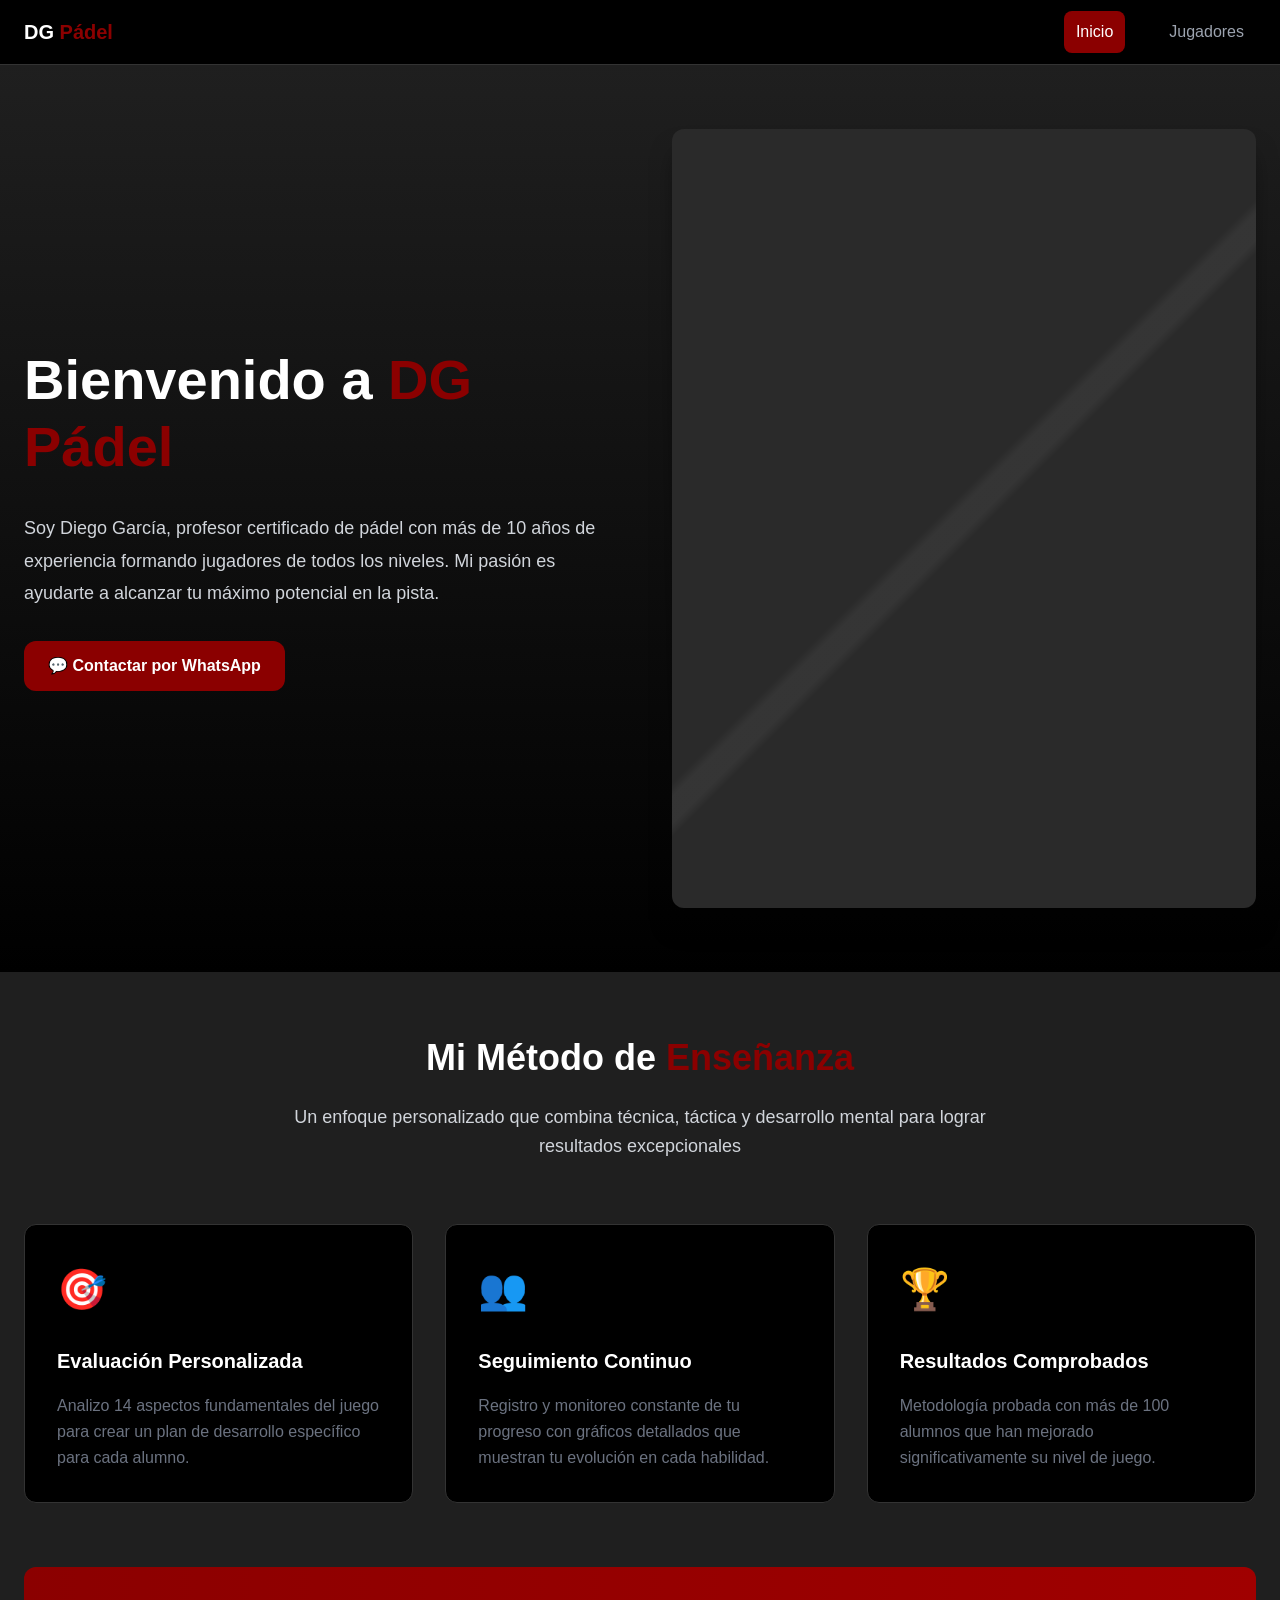
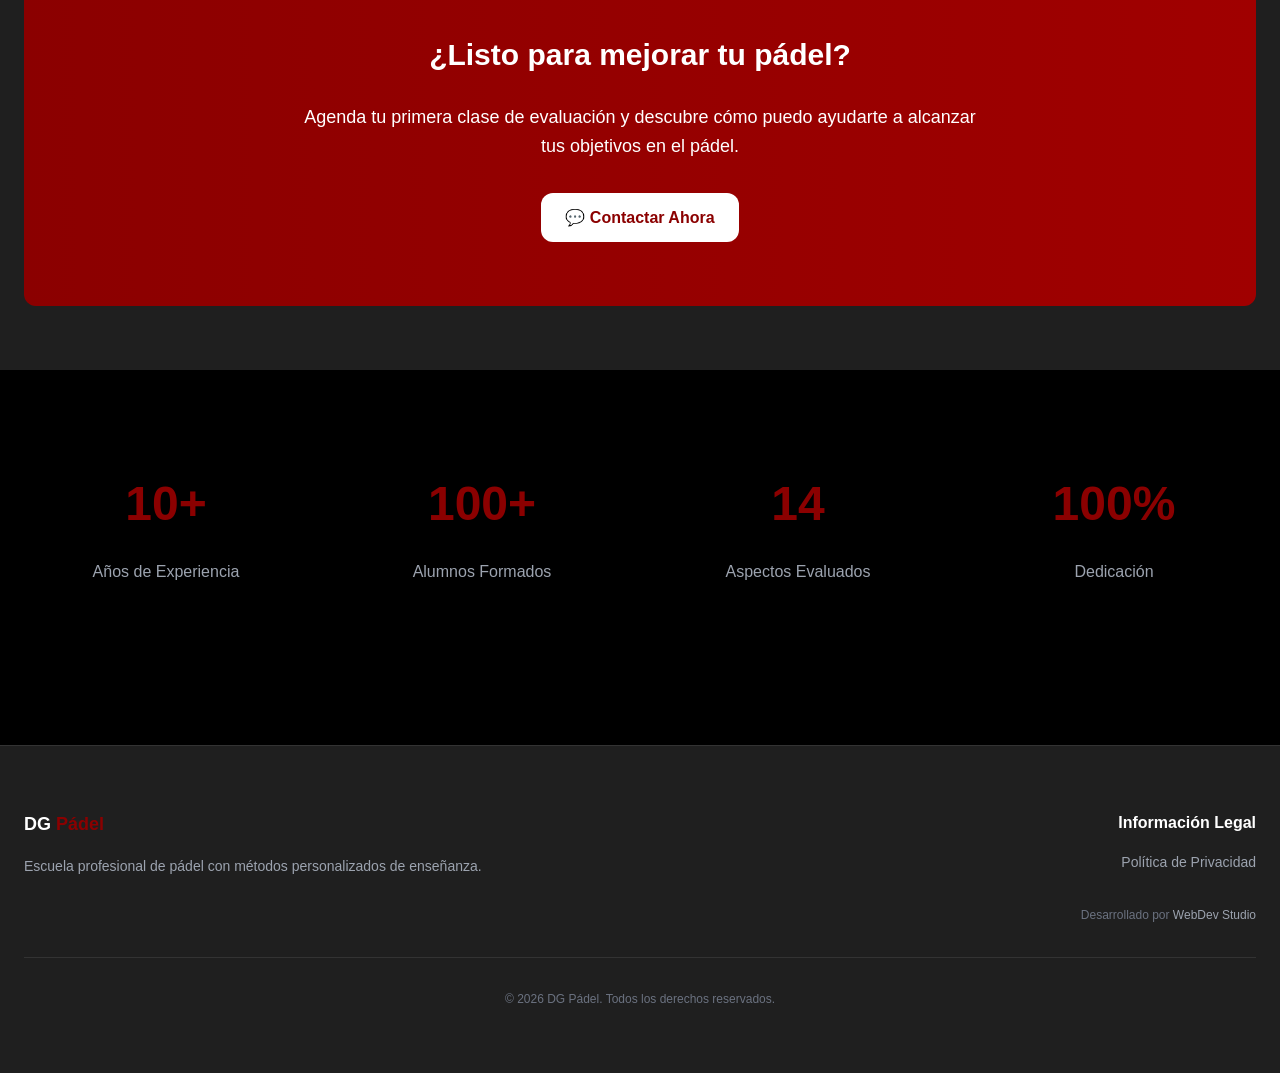
==== index.html @ b71ec410 "Version inicial de las páginas" ====
<!DOCTYPE html>
<html lang="es">
<head>
    <meta charset="UTF-8">
    <meta name="viewport" content="width=device-width, initial-scale=1.0">
    <title>DG Pádel - Escuela Profesional de Pádel</title>
    <link rel="stylesheet" href="css/styles.css">
</head>
<body>
    <!-- NAVBAR -->
    <nav class="navbar">
        <div class="container">
            <div class="navbar-content">
                <div class="navbar-logo">
                    <a href="#home" class="logo">
                        DG <span class="highlight">Pádel</span>
                    </a>
                </div>
                
                <div class="navbar-menu">
                    <a href="index.html" class="nav-link active">Inicio</a>
                    <a href="jugadores.html" class="nav-link">Jugadores</a>
                </div>

                <button class="menu-toggle" id="menuToggle">
                    <span></span>
                    <span></span>
                    <span></span>
                </button>
            </div>
        </div>

        <!-- Mobile Menu -->
        <div class="mobile-menu" id="mobileMenu">
            <a href="index.html" class="mobile-nav-link">Inicio</a>
            <a href="jugadores.html" class="mobile-nav-link">Jugadores</a>
        </div>
    </nav>

    <!-- MAIN CONTENT -->
    <main>
        <!-- HOME SECTION -->
        <section id="home" class="hero">
            <div class="container">
                <div class="hero-content">
                    <div class="hero-text">
                        <h1 class="hero-title">
                            Bienvenido a <span class="highlight">DG Pádel</span>
                        </h1>
                        <p class="hero-description">
                            Soy Diego García, profesor certificado de pádel con más de 10 años de experiencia 
                            formando jugadores de todos los niveles. Mi pasión es ayudarte a alcanzar tu 
                            máximo potencial en la pista.
                        </p>
                        <a href="https://wa.me/5491163576326?text=Hola%20me%20gustaría%20obtener%20más%20información%20sobre%20las%20clases%20de%20pádel" 
                           target="_blank" rel="noopener noreferrer" class="btn btn-primary">
                            💬 Contactar por WhatsApp
                        </a>
                    </div>
                    
                    <div class="hero-image">
                        <div class="image-placeholder"></div>
                    </div>
                </div>
            </div>
        </section>

        <!-- MÉTODO DE ENSEÑANZA -->
        <section class="teaching-method">
            <div class="container">
                <div class="section-header">
                    <h2 class="section-title">
                        Mi Método de <span class="highlight">Enseñanza</span>
                    </h2>
                    <p class="section-subtitle">
                        Un enfoque personalizado que combina técnica, táctica y desarrollo mental 
                        para lograr resultados excepcionales
                    </p>
                </div>

                <div class="cards-grid">
                    <div class="card">
                        <div class="card-icon">🎯</div>
                        <h3 class="card-title">Evaluación Personalizada</h3>
                        <p class="card-description">
                            Analizo 14 aspectos fundamentales del juego para crear un plan de 
                            desarrollo específico para cada alumno.
                        </p>
                    </div>

                    <div class="card">
                        <div class="card-icon">👥</div>
                        <h3 class="card-title">Seguimiento Continuo</h3>
                        <p class="card-description">
                            Registro y monitoreo constante de tu progreso con gráficos detallados 
                            que muestran tu evolución en cada habilidad.
                        </p>
                    </div>

                    <div class="card">
                        <div class="card-icon">🏆</div>
                        <h3 class="card-title">Resultados Comprobados</h3>
                        <p class="card-description">
                            Metodología probada con más de 100 alumnos que han mejorado 
                            significativamente su nivel de juego.
                        </p>
                    </div>
                </div>

                <div class="cta-box">
                    <h3 class="cta-title">¿Listo para mejorar tu pádel?</h3>
                    <p class="cta-description">
                        Agenda tu primera clase de evaluación y descubre cómo puedo ayudarte 
                        a alcanzar tus objetivos en el pádel.
                    </p>
                    <a href="https://wa.me/5491163576326?text=Hola%20me%20gustaría%20agendar%20una%20clase" 
                       target="_blank" rel="noopener noreferrer" class="btn btn-light">
                        💬 Contactar Ahora
                    </a>
                </div>
            </div>
        </section>

        <!-- ESTADÍSTICAS -->
        <section class="stats">
            <div class="container">
                <div class="stats-grid">
                    <div class="stat-item">
                        <div class="stat-number">10+</div>
                        <p class="stat-label">Años de Experiencia</p>
                    </div>
                    <div class="stat-item">
                        <div class="stat-number">100+</div>
                        <p class="stat-label">Alumnos Formados</p>
                    </div>
                    <div class="stat-item">
                        <div class="stat-number">14</div>
                        <p class="stat-label">Aspectos Evaluados</p>
                    </div>
                    <div class="stat-item">
                        <div class="stat-number">100%</div>
                        <p class="stat-label">Dedicación</p>
                    </div>
                </div>
            </div>
        </section>

    </main>

    <!-- FOOTER -->
    <footer class="footer">
        <div class="container">
            <div class="footer-content">
                <div class="footer-section">
                    <h3 class="footer-title">
                        DG <span class="highlight">Pádel</span>
                    </h3>
                    <p class="footer-description">
                        Escuela profesional de pádel con métodos personalizados de enseñanza.
                    </p>
                </div>
                <div class="footer-section footer-right">
                    <h4 class="footer-subtitle">Información Legal</h4>
                    <a href="#" class="footer-link">Política de Privacidad</a>
                    <p class="footer-credit">
                        Desarrollado por <span>WebDev Studio</span>
                    </p>
                </div>
            </div>
            <div class="footer-bottom">
                <p class="footer-copyright">
                    © <span id="year">2024</span> DG Pádel. Todos los derechos reservados.
                </p>
            </div>
        </div>
    </footer>

    <script>
        // Auto-update year in footer
        document.getElementById('year').textContent = new Date().getFullYear();

        // Mobile menu toggle
        const menuToggle = document.getElementById('menuToggle');
        const mobileMenu = document.getElementById('mobileMenu');
        const navLinks = document.querySelectorAll('.nav-link, .mobile-nav-link');

        menuToggle.addEventListener('click', () => {
            mobileMenu.classList.toggle('active');
        });

        navLinks.forEach(link => {
            link.addEventListener('click', () => {
                mobileMenu.classList.remove('active');
                navLinks.forEach(l => l.classList.remove('active'));
                link.classList.add('active');
            });
        });

        // Player selection (placeholder - to be replaced with Google Sheets integration)
        const playerSelect = document.getElementById('playerSelect');
        const playerContent = document.getElementById('playerContent');
        const emptyState = document.getElementById('emptyState');
        const playerNameEl = document.getElementById('playerName');

        playerSelect.addEventListener('change', (e) => {
            if (e.target.value) {
                playerContent.classList.remove('hidden');
                emptyState.classList.add('hidden');
                playerNameEl.textContent = e.target.options[e.target.selectedIndex].text;
            } else {
                playerContent.classList.add('hidden');
                emptyState.classList.remove('hidden');
            }
        });
    </script>
</body>
</html>
---- css/styles.css ----
/* ============================================
   RESET & BASE STYLES
   ============================================ */
* {
    margin: 0;
    padding: 0;
    box-sizing: border-box;
}

:root {
    --primary-color: #8B0000;
    --primary-hover: #a00000;
    --bg-dark: #000000;
    --bg-dark-2: #111111;
    --bg-gray: #1f1f1f;
    --bg-gray-2: #2a2a2a;
    --border-color: #333333;
    --text-primary: #ffffff;
    --text-secondary: #d1d5db;
    --text-muted: #9ca3af;
    --text-dark-muted: #6b7280;
    
    --spacing-xs: 0.5rem;
    --spacing-sm: 1rem;
    --spacing-md: 1.5rem;
    --spacing-lg: 2rem;
    --spacing-xl: 3rem;
    --spacing-2xl: 4rem;
    
    --radius-sm: 0.375rem;
    --radius-md: 0.5rem;
    --radius-lg: 0.75rem;
    
    --transition: all 0.3s ease;
}

html {
    scroll-behavior: smooth;
}

body {
    font-family: -apple-system, BlinkMacSystemFont, 'Segoe UI', Roboto, 'Helvetica Neue', Arial, sans-serif;
    background-color: var(--bg-dark);
    color: var(--text-primary);
    line-height: 1.6;
    font-size: 16px;
}

/* ============================================
   UTILITY CLASSES
   ============================================ */
.container {
    max-width: 1280px;
    margin: 0 auto;
    padding: 0 var(--spacing-md);
}

@media (max-width: 768px) {
    .container {
        padding: 0 var(--spacing-sm);
    }
}

.hidden {
    display: none !important;
}

/* ============================================
   NAVBAR
   ============================================ */
.navbar {
    background-color: var(--bg-dark);
    border-bottom: 1px solid var(--border-color);
    position: sticky;
    top: 0;
    z-index: 1000;
}

.navbar-content {
    display: flex;
    align-items: center;
    justify-content: space-between;
    height: 4rem;
}

.navbar-logo .logo {
    font-weight: bold;
    font-size: 1.25rem;
    color: var(--text-primary);
    text-decoration: none;
    transition: var(--transition);
}

.navbar-logo .logo:hover {
    opacity: 0.8;
}

.navbar-logo .highlight {
    color: var(--primary-color);
}

.navbar-menu {
    display: flex;
    gap: 2rem;
}

.nav-link {
    color: var(--text-muted);
    text-decoration: none;
    padding: 0.5rem 0.75rem;
    border-radius: var(--radius-md);
    transition: var(--transition);
    font-weight: 500;
}

.nav-link:hover {
    background-color: var(--bg-gray);
    color: var(--text-primary);
}

.nav-link.active {
    background-color: var(--primary-color);
    color: var(--text-primary);
}

/* Mobile Menu Button */
.menu-toggle {
    display: none;
    flex-direction: column;
    gap: 0.35rem;
    background: none;
    border: none;
    cursor: pointer;
    padding: 0.5rem;
}

.menu-toggle span {
    width: 24px;
    height: 2px;
    background-color: var(--text-primary);
    border-radius: var(--radius-sm);
    transition: var(--transition);
}

.menu-toggle.active span:nth-child(1) {
    transform: rotate(45deg) translate(10px, 10px);
}

.menu-toggle.active span:nth-child(2) {
    opacity: 0;
}

.menu-toggle.active span:nth-child(3) {
    transform: rotate(-45deg) translate(7px, -7px);
}

/* Mobile Menu */
.mobile-menu {
    display: none;
    background-color: var(--bg-gray);
    padding: var(--spacing-sm);
    max-height: 0;
    overflow: hidden;
    transition: max-height 0.3s ease;
}

.mobile-menu.active {
    display: block;
    max-height: 200px;
}

.mobile-nav-link {
    display: block;
    padding: 0.75rem;
    color: var(--text-muted);
    text-decoration: none;
    border-radius: var(--radius-md);
    transition: var(--transition);
}

.mobile-nav-link:hover {
    background-color: var(--bg-gray-2);
    color: var(--text-primary);
}

.mobile-nav-link.active {
    background-color: var(--primary-color);
    color: var(--text-primary);
}

@media (max-width: 768px) {
    .navbar-menu {
        display: none;
    }

    .menu-toggle {
        display: flex;
    }
}

/* ============================================
   BUTTONS
   ============================================ */
.btn {
    display: inline-flex;
    align-items: center;
    justify-content: center;
    gap: 0.5rem;
    padding: 0.75rem 1.5rem;
    border-radius: var(--radius-lg);
    text-decoration: none;
    font-weight: 600;
    transition: var(--transition);
    border: none;
    cursor: pointer;
    font-size: 1rem;
}

.btn-primary {
    background-color: var(--primary-color);
    color: var(--text-primary);
}

.btn-primary:hover {
    background-color: var(--primary-hover);
    transform: translateY(-2px);
}

.btn-light {
    background-color: var(--text-primary);
    color: var(--primary-color);
    font-weight: bold;
}

.btn-light:hover {
    background-color: var(--text-secondary);
    transform: translateY(-2px);
}

/* ============================================
   HERO SECTION
   ============================================ */
.hero {
    background: linear-gradient(to bottom, var(--bg-gray), var(--bg-dark));
    padding: var(--spacing-2xl) 0;
}

.hero-content {
    display: grid;
    grid-template-columns: 1fr 1fr;
    gap: var(--spacing-2xl);
    align-items: center;
}

.hero-title {
    font-size: clamp(2.5rem, 5vw, 3.5rem);
    font-weight: bold;
    margin-bottom: var(--spacing-lg);
    line-height: 1.2;
}

.hero-title .highlight {
    color: var(--primary-color);
}

.hero-description {
    font-size: 1.125rem;
    color: var(--text-secondary);
    margin-bottom: var(--spacing-lg);
    line-height: 1.8;
}

.hero-image {
    display: flex;
    align-items: center;
    justify-content: center;
}

.image-placeholder {
    width: 100%;
    aspect-ratio: 3 / 4;
    background-color: var(--bg-gray-2);
    border-radius: var(--radius-lg);
    box-shadow: 0 20px 25px -5px rgba(0, 0, 0, 0.5);
    position: relative;
    overflow: hidden;
}

.image-placeholder::after {
    content: '';
    position: absolute;
    inset: 0;
    background: linear-gradient(135deg, transparent 48%, rgba(255, 255, 255, 0.05) 49%, rgba(255, 255, 255, 0.05) 51%, transparent 52%);
}

@media (max-width: 1024px) {
    .hero-content {
        grid-template-columns: 1fr;
        gap: var(--spacing-lg);
    }

    .hero-image {
        order: -1;
    }

    .image-placeholder {
        aspect-ratio: 16 / 9;
        max-width: 500px;
        margin: 0 auto;
    }
}

/* ============================================
   SECTION STYLES
   ============================================ */
.section-header {
    text-align: center;
    margin-bottom: var(--spacing-2xl);
}

.section-title {
    font-size: clamp(1.875rem, 4vw, 2.25rem);
    font-weight: bold;
    margin-bottom: var(--spacing-md);
    line-height: 1.2;
}

.section-title .highlight {
    color: var(--primary-color);
}

.section-subtitle {
    font-size: 1.125rem;
    color: var(--text-secondary);
    max-width: 48rem;
    margin: 0 auto;
}

/* ============================================
   TEACHING METHOD SECTION
   ============================================ */
.teaching-method {
    padding: var(--spacing-2xl) 0;
    background-color: var(--bg-gray);
}

.cards-grid {
    display: grid;
    grid-template-columns: repeat(auto-fit, minmax(280px, 1fr));
    gap: var(--spacing-lg);
    margin-bottom: var(--spacing-2xl);
}

.card {
    background-color: var(--bg-dark);
    border: 1px solid var(--border-color);
    border-radius: var(--radius-lg);
    padding: var(--spacing-lg);
    transition: var(--transition);
}

.card:hover {
    border-color: var(--primary-color);
}

.card-icon {
    font-size: 2.5rem;
    margin-bottom: var(--spacing-md);
}

.card-title {
    font-size: 1.25rem;
    font-weight: bold;
    margin-bottom: var(--spacing-sm);
    color: var(--text-primary);
}

.card-description {
    color: var(--text-dark-muted);
    line-height: 1.6;
}

/* ============================================
   CTA BOX
   ============================================ */
.cta-box {
    background: linear-gradient(to right, var(--primary-color), var(--primary-hover));
    border-radius: var(--radius-lg);
    padding: var(--spacing-2xl);
    text-align: center;
}

.cta-title {
    font-size: clamp(1.5rem, 3vw, 1.875rem);
    font-weight: bold;
    margin-bottom: var(--spacing-md);
}

.cta-description {
    font-size: 1.125rem;
    margin-bottom: var(--spacing-lg);
    max-width: 42rem;
    margin-left: auto;
    margin-right: auto;
    line-height: 1.6;
}

/* ============================================
   STATS SECTION
   ============================================ */
.stats {
    padding: var(--spacing-2xl) 0;
    background-color: var(--bg-dark);
}

.stats-grid {
    display: grid;
    grid-template-columns: repeat(auto-fit, minmax(200px, 1fr));
    gap: var(--spacing-lg);
}

.stat-item {
    text-align: center;
    padding: var(--spacing-lg);
}

.stat-number {
    font-size: clamp(2rem, 5vw, 3rem);
    font-weight: bold;
    color: var(--primary-color);
    margin-bottom: var(--spacing-sm);
}

.stat-label {
    color: var(--text-muted);
    font-size: 1rem;
}

/* ============================================
   PLAYERS SECTION
   ============================================ */
.players-section {
    padding: var(--spacing-2xl) 0;
    background-color: var(--bg-dark);
}

.player-controls {
    display: flex;
    gap: var(--spacing-lg);
    margin-bottom: var(--spacing-2xl);
    align-items: flex-end;
}

.control-group {
    flex: 1;
}

.label {
    display: block;
    font-size: 0.875rem;
    font-weight: 500;
    color: var(--text-secondary);
    margin-bottom: var(--spacing-xs);
}

.select {
    width: 100%;
    padding: 0.75rem 1rem;
    background-color: var(--bg-gray-2);
    color: var(--text-primary);
    border: 1px solid var(--border-color);
    border-radius: var(--radius-md);
    font-size: 1rem;
    transition: var(--transition);
    cursor: pointer;
}

.select:hover,
.select:focus {
    border-color: var(--primary-color);
    outline: none;
    ring: 2px;
    ring-color: var(--primary-color);
    ring-opacity: 0.5;
}

.select option {
    background-color: var(--bg-dark);
    color: var(--text-primary);
}

@media (max-width: 768px) {
    .player-controls {
        flex-direction: column;
        gap: var(--spacing-md);
    }

    .btn {
        width: 100%;
    }
}

/* ============================================
   PLAYER STATS BOX
   ============================================ */
.stats-box {
    background: linear-gradient(to right, var(--primary-color), var(--primary-hover));
    border-radius: var(--radius-lg);
    padding: var(--spacing-lg);
    display: grid;
    grid-template-columns: repeat(auto-fit, minmax(150px, 1fr));
    gap: var(--spacing-lg);
    margin-bottom: var(--spacing-2xl);
    text-align: center;
}

.stat-box-item {
    color: var(--text-primary);
}

.stat-box-value {
    font-size: 2rem;
    font-weight: bold;
    margin-bottom: var(--spacing-xs);
}

.stat-box-label {
    font-size: 0.875rem;
    opacity: 0.9;
}

/* ============================================
   CHARTS & CONTENT
   ============================================ */
.player-content {
    animation: fadeIn 0.3s ease;
}

.player-content.hidden {
    display: none;
}

@keyframes fadeIn {
    from {
        opacity: 0;
        transform: translateY(10px);
    }
    to {
        opacity: 1;
        transform: translateY(0);
    }
}

.chart-box {
    background-color: var(--bg-gray);
    border: 1px solid var(--border-color);
    border-radius: var(--radius-lg);
    padding: var(--spacing-lg);
    margin-bottom: var(--spacing-2xl);
}

.chart-header {
    display: flex;
    align-items: center;
    gap: var(--spacing-md);
    margin-bottom: var(--spacing-lg);
}

.chart-title {
    font-size: 1.5rem;
    font-weight: bold;
    color: var(--text-primary);
    margin: 0;
}

.chart-placeholder {
    background-color: var(--bg-dark);
    border-radius: var(--radius-md);
    padding: var(--spacing-2xl);
    text-align: center;
    color: var(--text-muted);
    font-size: 1.125rem;
    min-height: 300px;
    display: flex;
    align-items: center;
    justify-content: center;
    margin-bottom: var(--spacing-lg);
}

.chart-info {
    background-color: var(--bg-dark);
    border-radius: var(--radius-md);
    padding: var(--spacing-md);
}

.chart-info p {
    margin: 0;
    font-size: 0.875rem;
    color: var(--text-secondary);
}

.chart-info strong {
    color: var(--text-primary);
}

/* ============================================
   SKILLS LIST
   ============================================ */
.skills-list {
    display: flex;
    flex-direction: column;
    gap: var(--spacing-md);
    margin-bottom: var(--spacing-lg);
}

.skill-item {
    display: grid;
    grid-template-columns: 120px 1fr 50px;
    gap: var(--spacing-md);
    align-items: center;
}

.skill-name {
    color: var(--text-secondary);
    font-weight: 500;
    font-size: 0.875rem;
}

.skill-bar {
    background-color: var(--bg-dark);
    border-radius: var(--radius-md);
    height: 24px;
    overflow: hidden;
}

.skill-progress {
    height: 100%;
    background: linear-gradient(to right, var(--primary-color), var(--primary-hover));
    border-radius: var(--radius-sm);
    transition: width 0.3s ease;
}

.skill-value {
    text-align: right;
    font-weight: bold;
    color: var(--primary-color);
    font-size: 0.875rem;
}

@media (max-width: 768px) {
    .skill-item {
        grid-template-columns: 100px 1fr 40px;
        gap: var(--spacing-sm);
    }

    .skill-name {
        font-size: 0.8rem;
    }

    .skill-value {
        font-size: 0.75rem;
    }
}

/* ============================================
   SKILLS LEGEND
   ============================================ */
.skills-legend {
    display: flex;
    flex-wrap: wrap;
    gap: var(--spacing-md);
    font-size: 0.875rem;
}

.legend-item {
    display: flex;
    align-items: center;
    gap: var(--spacing-xs);
    padding: 0.5rem 1rem;
    border-radius: var(--radius-md);
}

.legend-item.expert {
    background-color: rgba(34, 197, 94, 0.1);
    color: #22c55e;
}

.legend-item.advanced {
    background-color: rgba(139, 0, 0, 0.1);
    color: var(--primary-color);
}

.legend-item.intermediate {
    background-color: rgba(107, 114, 128, 0.1);
    color: var(--text-dark-muted);
}

.legend-item.beginner {
    background-color: rgba(55, 65, 81, 0.1);
    color: var(--text-dark-muted);
}

.legend-item::before {
    content: '';
    width: 12px;
    height: 12px;
    border-radius: 2px;
}

.legend-item.expert::before {
    background-color: #22c55e;
}

.legend-item.advanced::before {
    background-color: var(--primary-color);
}

.legend-item.intermediate::before {
    background-color: var(--text-dark-muted);
}

.legend-item.beginner::before {
    background-color: #374151;
}

/* ============================================
   CLASSES LIST
   ============================================ */
.classes-list {
    display: flex;
    flex-direction: column;
    gap: var(--spacing-md);
}

.class-item {
    background-color: var(--bg-dark);
    border: 1px solid var(--border-color);
    border-radius: var(--radius-md);
    padding: var(--spacing-md);
    display: flex;
    flex-direction: column;
    gap: var(--spacing-md);
    transition: var(--transition);
}

.class-item:hover {
    border-color: var(--primary-color);
}

.class-info {
    flex: 1;
}

.class-type {
    font-size: 1.125rem;
    font-weight: 600;
    color: var(--text-primary);
    margin: 0 0 var(--spacing-xs) 0;
}

.class-details {
    display: flex;
    flex-wrap: wrap;
    gap: var(--spacing-md);
    font-size: 0.875rem;
    color: var(--text-muted);
}

.class-notes {
    background-color: var(--bg-gray-2);
    padding: var(--spacing-sm);
    border-radius: var(--radius-md);
    font-size: 0.875rem;
    color: var(--text-secondary);
    text-align: center;
}

@media (max-width: 768px) {
    .class-item {
        flex-direction: column;
    }

    .class-details {
        flex-direction: column;
        gap: var(--spacing-xs);
    }
}

/* ============================================
   EMPTY STATE
   ============================================ */
.empty-state {
    background-color: var(--bg-gray);
    border: 1px solid var(--border-color);
    border-radius: var(--radius-lg);
    padding: var(--spacing-2xl);
    text-align: center;
    max-width: 400px;
    margin: 0 auto;
}

.empty-state.hidden {
    display: none;
}

.empty-state-icon {
    font-size: 2.5rem;
    margin-bottom: var(--spacing-md);
}

.empty-state-title {
    font-size: 1.25rem;
    font-weight: bold;
    margin-bottom: var(--spacing-sm);
    color: var(--text-primary);
}

.empty-state-text {
    color: var(--text-muted);
    font-size: 0.95rem;
    line-height: 1.6;
}

/* ============================================
   FOOTER
   ============================================ */
.footer {
    background-color: var(--bg-gray);
    border-top: 1px solid var(--border-color);
    padding: var(--spacing-2xl) 0;
    margin-top: var(--spacing-2xl);
}

.footer-content {
    display: grid;
    grid-template-columns: 1fr 1fr;
    gap: var(--spacing-2xl);
    margin-bottom: var(--spacing-lg);
}

.footer-section {
    display: flex;
    flex-direction: column;
}

.footer-section.footer-right {
    text-align: right;
}

.footer-title {
    font-size: 1.125rem;
    font-weight: bold;
    margin-bottom: var(--spacing-sm);
}

.footer-title .highlight {
    color: var(--primary-color);
}

.footer-description {
    color: var(--text-muted);
    font-size: 0.875rem;
    line-height: 1.6;
}

.footer-subtitle {
    font-weight: 600;
    margin-bottom: var(--spacing-sm);
    color: var(--text-primary);
}

.footer-link {
    color: var(--text-muted);
    text-decoration: none;
    font-size: 0.875rem;
    display: block;
    margin-bottom: var(--spacing-xs);
    transition: var(--transition);
}

.footer-link:hover {
    color: var(--primary-color);
}

.footer-credit {
    color: var(--text-dark-muted);
    font-size: 0.75rem;
    margin-top: var(--spacing-md);
}

.footer-credit span {
    color: var(--text-muted);
}

.footer-bottom {
    padding-top: var(--spacing-lg);
    border-top: 1px solid var(--border-color);
    text-align: center;
}

.footer-copyright {
    color: var(--text-dark-muted);
    font-size: 0.75rem;
    margin: 0;
}

@media (max-width: 768px) {
    .footer-content {
        grid-template-columns: 1fr;
        gap: var(--spacing-lg);
    }

    .footer-section.footer-right {
        text-align: left;
    }
}

/* ============================================
   RESPONSIVE ADJUSTMENTS
   ============================================ */
@media (max-width: 768px) {
    :root {
        --spacing-2xl: 2rem;
        --spacing-xl: 1.5rem;
    }

    .hero {
        padding: var(--spacing-xl) 0;
    }

    .teaching-method,
    .players-section {
        padding: var(--spacing-xl) 0;
    }

    .stats {
        padding: var(--spacing-xl) 0;
    }

    .hero-title {
        font-size: 2rem;
    }

    .section-title {
        font-size: 1.5rem;
    }

    .cta-box {
        padding: var(--spacing-lg);
    }

    .cards-grid {
        grid-template-columns: 1fr;
        gap: var(--spacing-md);
    }
}

/* ============================================
   SCROLLBAR STYLING
   ============================================ */
::-webkit-scrollbar {
    width: 10px;
}

::-webkit-scrollbar-track {
    background: var(--bg-dark);
}

::-webkit-scrollbar-thumb {
    background: var(--border-color);
    border-radius: 5px;
}

::-webkit-scrollbar-thumb:hover {
    background: var(--primary-color);
}
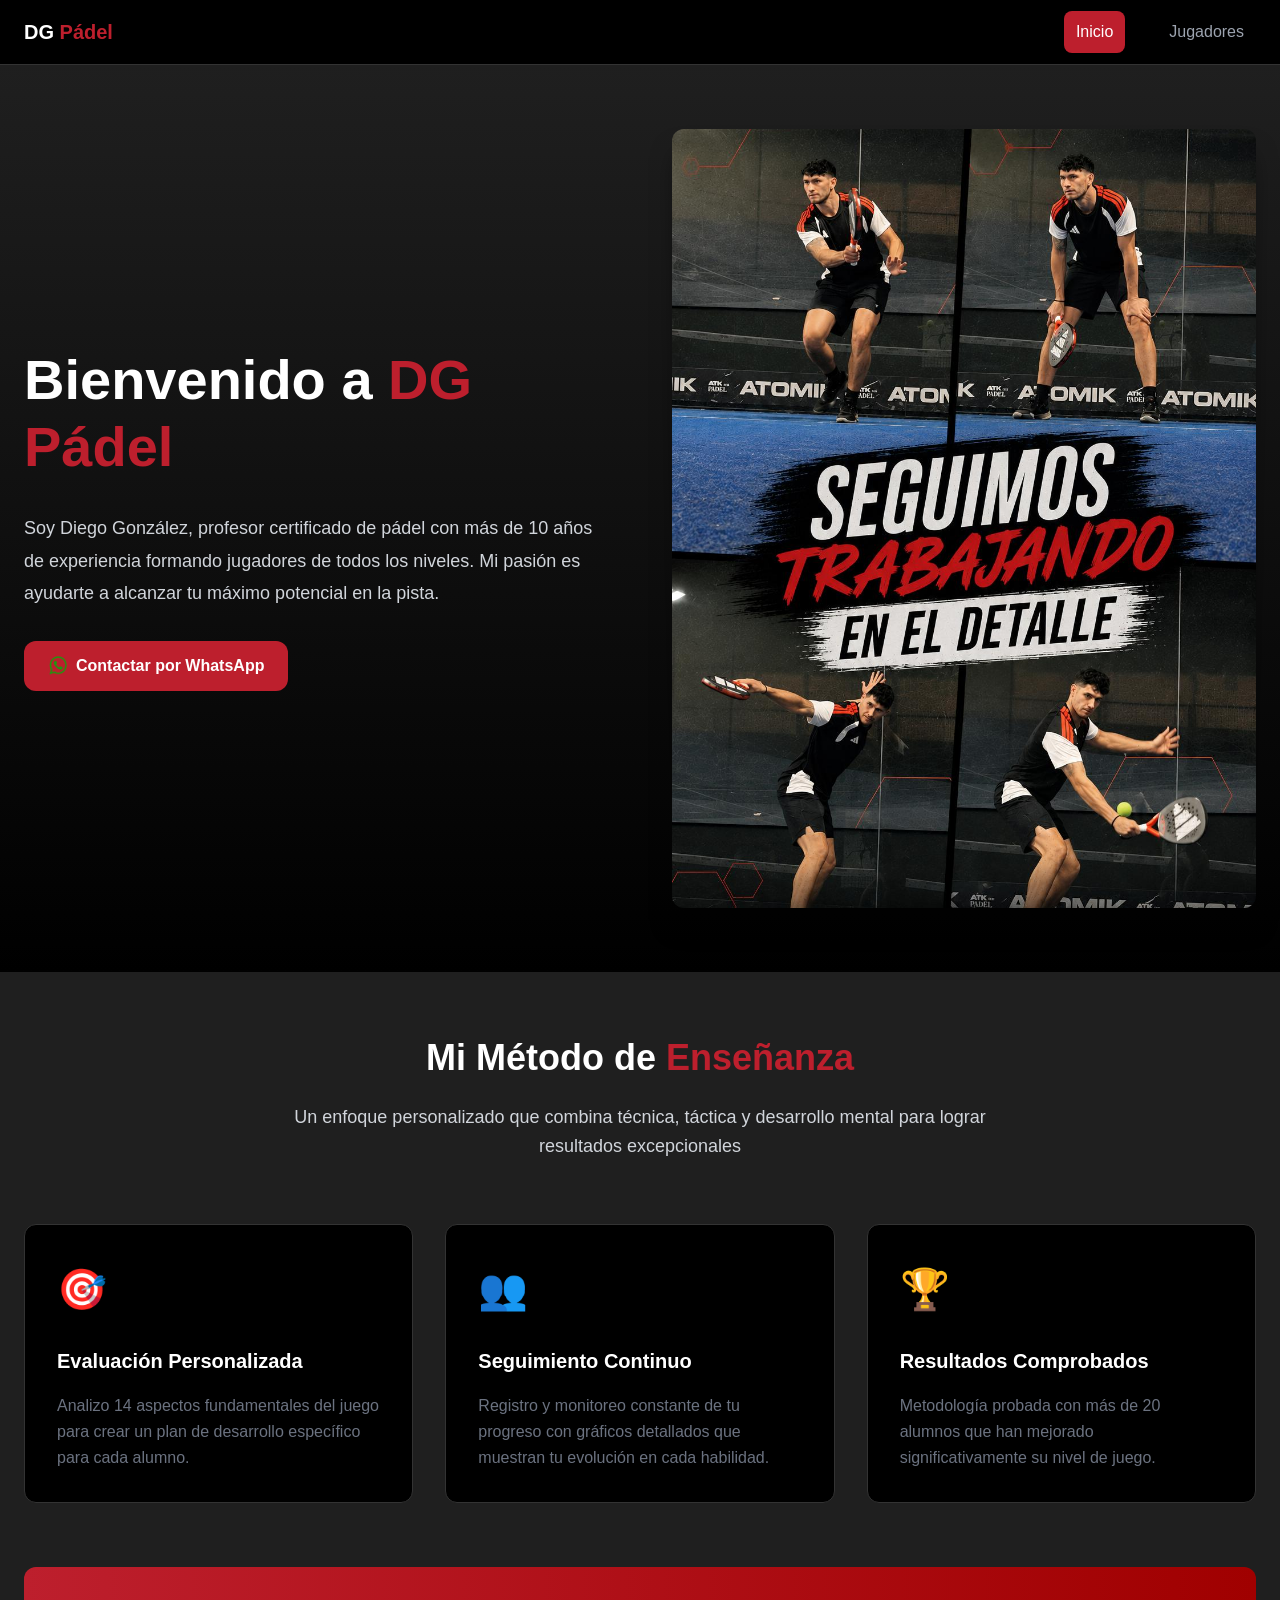
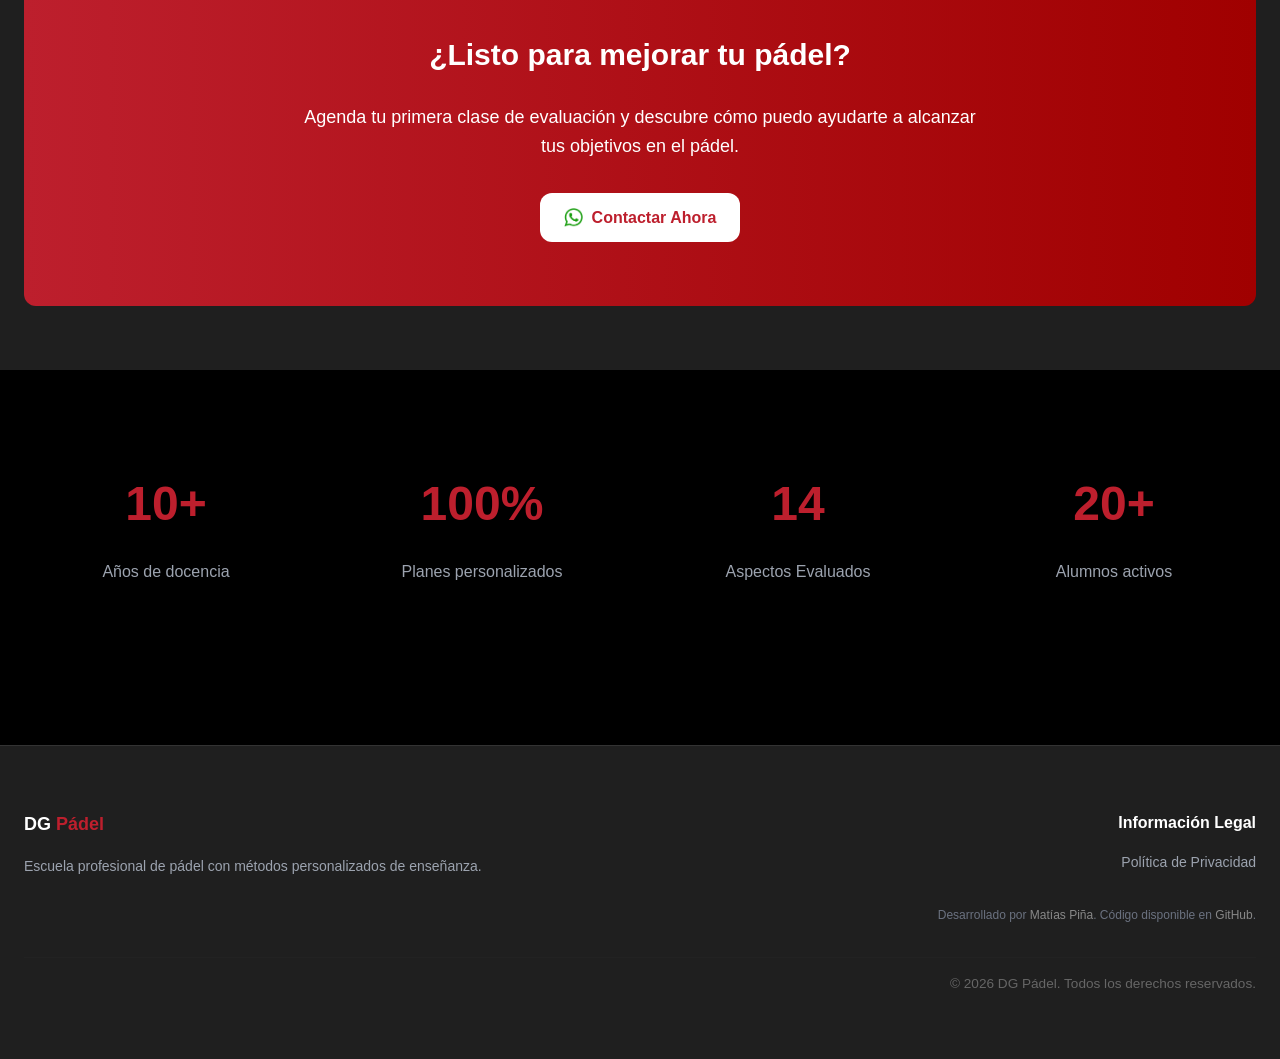
==== commit 6b63402e: "Modificar contenido, agregamos íncono whatsapp e imagen del banner" ====
--- a/index.html
+++ b/index.html
@@ -5,6 +5,13 @@
     <meta name="viewport" content="width=device-width, initial-scale=1.0">
     <title>DG Pádel - Escuela Profesional de Pádel</title>
     <link rel="stylesheet" href="css/styles.css">
+    <style>
+        .whatsapp-icon {
+            width: 20px;
+            height: 20px;
+            object-fit: contain;
+        }
+    </style>
 </head>
 <body>
     <!-- NAVBAR -->
@@ -48,18 +55,19 @@
                             Bienvenido a <span class="highlight">DG Pádel</span>
                         </h1>
                         <p class="hero-description">
-                            Soy Diego García, profesor certificado de pádel con más de 10 años de experiencia 
+                            Soy Diego González, profesor certificado de pádel con más de 10 años de experiencia 
                             formando jugadores de todos los niveles. Mi pasión es ayudarte a alcanzar tu 
                             máximo potencial en la pista.
                         </p>
                         <a href="https://wa.me/5491163576326?text=Hola%20me%20gustaría%20obtener%20más%20información%20sobre%20las%20clases%20de%20pádel" 
                            target="_blank" rel="noopener noreferrer" class="btn btn-primary">
-                            💬 Contactar por WhatsApp
+                            <img src="assets/whatsApp_borde.png" alt="WhatsApp" class="whatsapp-icon">
+                            Contactar por WhatsApp
                         </a>
                     </div>
                     
                     <div class="hero-image">
-                        <div class="image-placeholder"></div>
+                        <img src="assets/Profe_banner.jpeg" alt="Diego García - Profesor de Pádel" class="hero-img">
                     </div>
                 </div>
             </div>
@@ -101,7 +109,7 @@
                         <div class="card-icon">🏆</div>
                         <h3 class="card-title">Resultados Comprobados</h3>
                         <p class="card-description">
-                            Metodología probada con más de 100 alumnos que han mejorado 
+                            Metodología probada con más de 20 alumnos que han mejorado 
                             significativamente su nivel de juego.
                         </p>
                     </div>
@@ -115,7 +123,8 @@
                     </p>
                     <a href="https://wa.me/5491163576326?text=Hola%20me%20gustaría%20agendar%20una%20clase" 
                        target="_blank" rel="noopener noreferrer" class="btn btn-light">
-                        💬 Contactar Ahora
+                        <img src="assets/whatsApp_borde.png" alt="WhatsApp" class="whatsapp-icon">
+                        Contactar Ahora
                     </a>
                 </div>
             </div>
@@ -127,19 +136,19 @@
                 <div class="stats-grid">
                     <div class="stat-item">
                         <div class="stat-number">10+</div>
-                        <p class="stat-label">Años de Experiencia</p>
-                    </div>
-                    <div class="stat-item">
-                        <div class="stat-number">100+</div>
-                        <p class="stat-label">Alumnos Formados</p>
+                        <p class="stat-label">Años de docencia</p>
+                    </div>
+                    <div class="stat-item">
+                        <div class="stat-number">100%</div>
+                        <p class="stat-label">Planes personalizados</p>
                     </div>
                     <div class="stat-item">
                         <div class="stat-number">14</div>
                         <p class="stat-label">Aspectos Evaluados</p>
                     </div>
                     <div class="stat-item">
-                        <div class="stat-number">100%</div>
-                        <p class="stat-label">Dedicación</p>
+                        <div class="stat-number">20+</div>
+                        <p class="stat-label">Alumnos activos</p>
                     </div>
                 </div>
             </div>
@@ -163,7 +172,8 @@
                     <h4 class="footer-subtitle">Información Legal</h4>
                     <a href="#" class="footer-link">Política de Privacidad</a>
                     <p class="footer-credit">
-                        Desarrollado por <span>WebDev Studio</span>
+                        Desarrollado por <a href="https://www.linkedin.com/in/matias-pi%C3%B1a-51b5471aa/" target="_blank" rel="noopener noreferrer">Matías Piña</a>. 
+                        Código disponible en <a href="https://github.com/matias92pina-mp/dg-padel" target="_blank" rel="noopener noreferrer">GitHub</a>.
                     </p>
                 </div>
             </div>
--- a/css/styles.css
+++ b/css/styles.css
@@ -8,7 +8,8 @@
 }
 
 :root {
-    --primary-color: #8B0000;
+    /*--primary-color: #8B0000;*/
+    --primary-color: #bd1f2d;
     --primary-hover: #a00000;
     --bg-dark: #000000;
     --bg-dark-2: #111111;
@@ -293,6 +294,15 @@
     background: linear-gradient(135deg, transparent 48%, rgba(255, 255, 255, 0.05) 49%, rgba(255, 255, 255, 0.05) 51%, transparent 52%);
 }
 
+.hero-img {
+    width: 100%;
+    aspect-ratio: 3 / 4;
+    object-fit: cover;
+    border-radius: var(--radius-lg);
+    box-shadow: 0 20px 25px -5px rgba(0, 0, 0, 0.5);
+    display: block;
+}
+
 @media (max-width: 1024px) {
     .hero-content {
         grid-template-columns: 1fr;
@@ -892,16 +902,36 @@
     color: var(--text-muted);
 }
 
+/* Estilos para los enlaces del crédito en el footer */
+.footer-credit a {
+    color: #888888; /* El gris oscuro que buscabas */
+    text-decoration: none; /* Le quita el subrayado molesto */
+    font-weight: 500;
+    transition: color 0.2s ease; /* Hace que el cambio de color sea suave */
+}
+
+/* Efecto cuando pasan el mouse por encima */
+.footer-credit a:hover {
+    color: #2ecc71; /* Se ilumina en tu verde padel */
+    text-decoration: underline; /* Opcional: aparece el subrayado solo al pasar el mouse */
+}
+
+/* Contenedor del copyright */
 .footer-bottom {
-    padding-top: var(--spacing-lg);
-    border-top: 1px solid var(--border-color);
-    text-align: center;
-}
-
+    display: flex;
+    justify-content: flex-end; /* Empuja el contenido totalmente a la derecha */
+    width: 100%;
+    border-top: 1px solid #222222; /* Línea sutil divisoria si no la tenías */
+    padding-top: 15px;
+    margin-top: 15px;
+}
+
+/* Texto del copyright */
 .footer-copyright {
-    color: var(--text-dark-muted);
-    font-size: 0.75rem;
+    color: #666666; /* Un gris sutil para que no compita visualmente */
+    font-size: 0.85rem;
     margin: 0;
+    text-align: right;
 }
 
 @media (max-width: 768px) {
